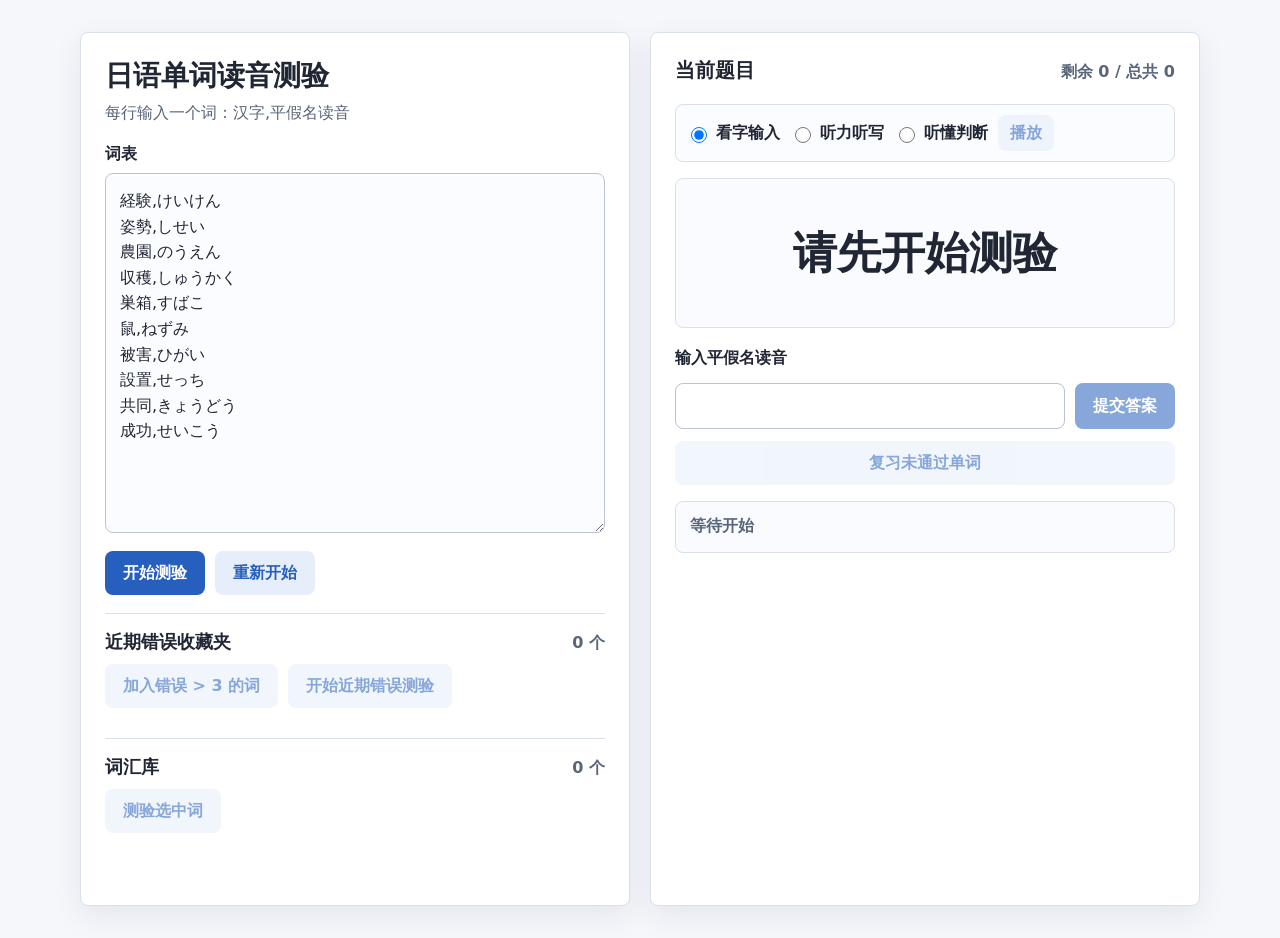
==== vanilla-quiz/index.html @ 4920ec24 "first commit" ====
<!doctype html>
<html lang="zh-CN">
  <head>
    <meta charset="UTF-8" />
    <meta name="viewport" content="width=device-width, initial-scale=1.0" />
    <title>日语单词读音测验</title>
    <link rel="stylesheet" href="./style.css" />
  </head>
  <body>
    <main class="app">
      <section class="setup-panel" aria-labelledby="setup-title">
        <h1 id="setup-title">日语单词读音测验</h1>
        <p class="subtitle">每行输入一个词：汉字,平假名读音</p>

        <label for="word-list">词表</label>
        <textarea id="word-list" spellcheck="false">経験,けいけん
姿勢,しせい
農園,のうえん
収穫,しゅうかく
巣箱,すばこ
鼠,ねずみ
被害,ひがい
設置,せっち
共同,きょうどう
成功,せいこう</textarea>

        <div class="button-row">
          <button id="start-button" type="button">开始测验</button>
          <button id="restart-button" class="secondary" type="button">重新开始</button>
        </div>

        <section class="folder-panel" aria-labelledby="recent-folder-title">
          <div class="folder-header">
            <h2 id="recent-folder-title">近期错误收藏夹</h2>
            <span id="recent-folder-count">0 个</span>
          </div>
          <div class="button-row compact-row">
            <button id="collect-recent-button" class="secondary" type="button" disabled>
              加入错误 &gt; 3 的词
            </button>
            <button id="start-recent-button" class="secondary" type="button" disabled>
              开始近期错误测验
            </button>
          </div>
          <div id="recent-folder-list" class="folder-list"></div>
        </section>

        <section class="folder-panel" aria-labelledby="vocabulary-title">
          <div class="folder-header">
            <h2 id="vocabulary-title">词汇库</h2>
            <span id="vocabulary-count">0 个</span>
          </div>
          <div class="button-row compact-row">
            <button id="start-selected-vocab-button" class="secondary" type="button" disabled>
              测验选中词
            </button>
          </div>
          <div id="vocabulary-list" class="vocabulary-list"></div>
        </section>

        <p id="parse-message" class="message" role="status"></p>
      </section>

      <section class="quiz-panel" aria-labelledby="quiz-title">
        <div class="panel-header">
          <h2 id="quiz-title">当前题目</h2>
          <p id="progress">剩余 0 / 总共 0</p>
        </div>

        <fieldset class="mode-switch" aria-label="测验模式">
          <label>
            <input type="radio" name="quiz-mode" value="kanji" checked />
            看字输入
          </label>
          <label>
            <input type="radio" name="quiz-mode" value="listening" />
            听力听写
          </label>
          <label>
            <input type="radio" name="quiz-mode" value="meaning" />
            听懂判断
          </label>
          <button id="play-audio-button" class="secondary small-button" type="button" disabled>
            播放
          </button>
        </fieldset>

        <div id="question-card" class="question-card">
          <span id="current-word" class="current-word">请先开始测验</span>
        </div>

        <label id="answer-label" for="answer-input">输入平假名读音</label>
        <div class="answer-row">
          <input id="answer-input" type="text" autocomplete="off" disabled />
          <button id="submit-button" type="button" disabled>提交答案</button>
        </div>

        <div id="meaning-actions" class="meaning-actions hidden">
          <button id="heard-meaning-button" type="button" disabled>听出来</button>
          <button id="missed-meaning-button" class="secondary" type="button" disabled>没听出来</button>
        </div>

        <button id="review-button" class="secondary review-button" type="button" disabled>
          复习未通过单词
        </button>

        <div id="feedback" class="feedback neutral" role="status">等待开始</div>

        <section id="result-panel" class="result-panel hidden" aria-labelledby="result-title">
          <h2 id="result-title">全部完成</h2>
          <p id="summary"></p>
          <div id="mistake-list" class="mistake-list"></div>
        </section>
      </section>
    </main>

    <section id="review-modal" class="modal hidden" aria-labelledby="review-title" role="dialog" aria-modal="true">
      <div class="modal-panel">
        <div class="modal-header">
          <h2 id="review-title">复习未通过单词</h2>
          <button id="close-review-button" class="secondary small-button" type="button">关闭</button>
        </div>

        <p id="review-count" class="review-count"></p>
        <div id="review-list" class="review-list"></div>

        <div class="modal-actions">
          <button id="continue-review-button" type="button">继续测验</button>
        </div>
      </div>
    </section>

    <script src="./script.js"></script>
  </body>
</html>
---- vanilla-quiz/style.css ----
* {
  box-sizing: border-box;
}

body {
  margin: 0;
  min-height: 100vh;
  background: #f5f7fb;
  color: #202633;
  font-family:
    system-ui,
    -apple-system,
    BlinkMacSystemFont,
    "Segoe UI",
    sans-serif;
}

button,
input,
textarea {
  font: inherit;
}

.app {
  width: min(1120px, calc(100% - 32px));
  margin: 0 auto;
  padding: 32px 0;
  display: grid;
  grid-template-columns: minmax(320px, 1fr) minmax(320px, 1fr);
  gap: 20px;
}

.setup-panel,
.quiz-panel {
  background: #ffffff;
  border: 1px solid #d9e0ea;
  border-radius: 8px;
  padding: 24px;
  box-shadow: 0 10px 30px rgba(27, 42, 74, 0.08);
}

h1,
h2,
p {
  margin-top: 0;
}

h1 {
  margin-bottom: 8px;
  font-size: 28px;
}

h2 {
  margin-bottom: 0;
  font-size: 20px;
}

.subtitle {
  color: #596579;
  margin-bottom: 20px;
}

label {
  display: block;
  margin-bottom: 8px;
  font-weight: 700;
}

textarea {
  width: 100%;
  min-height: 360px;
  resize: vertical;
  border: 1px solid #b9c3d1;
  border-radius: 8px;
  padding: 14px;
  line-height: 1.6;
  color: #202633;
  background: #fbfcff;
}

input {
  width: 100%;
  min-height: 46px;
  border: 1px solid #b9c3d1;
  border-radius: 8px;
  padding: 0 12px;
  background: #ffffff;
}

textarea:focus,
input:focus {
  outline: 3px solid #cfe0ff;
  border-color: #4b7fd6;
}

button {
  border: 0;
  border-radius: 8px;
  min-height: 44px;
  padding: 0 18px;
  cursor: pointer;
  font-weight: 700;
  color: #ffffff;
  background: #265fbd;
}

button:hover:not(:disabled) {
  background: #1f4f9d;
}

button:disabled {
  cursor: not-allowed;
  opacity: 0.55;
}

button.secondary {
  color: #265fbd;
  background: #e7eefb;
}

button.secondary:hover:not(:disabled) {
  background: #d9e6fa;
}

.button-row,
.answer-row {
  display: flex;
  gap: 10px;
  margin-top: 14px;
}

.button-row {
  flex-wrap: wrap;
}

.compact-row {
  margin-top: 10px;
}

.answer-row input {
  flex: 1;
}

.answer-row button {
  flex: 0 0 auto;
}

.meaning-actions {
  display: grid;
  grid-template-columns: 1fr 1fr;
  gap: 10px;
  margin-top: 14px;
}

.review-button {
  width: 100%;
  margin-top: 12px;
}

.message {
  min-height: 24px;
  margin: 12px 0 0;
  color: #b42318;
}

.folder-panel {
  margin-top: 18px;
  padding-top: 16px;
  border-top: 1px solid #d9e0ea;
}

.folder-header {
  display: flex;
  align-items: baseline;
  justify-content: space-between;
  gap: 12px;
}

.folder-header h2 {
  font-size: 18px;
}

#recent-folder-count {
  color: #596579;
  font-weight: 700;
  white-space: nowrap;
}

#vocabulary-count {
  color: #596579;
  font-weight: 700;
  white-space: nowrap;
}

.folder-list {
  display: flex;
  flex-wrap: wrap;
  gap: 8px;
  margin-top: 12px;
}

.folder-chip {
  border: 1px solid #d9e0ea;
  border-radius: 999px;
  padding: 6px 10px;
  background: #fbfcff;
  color: #202633;
  font-size: 14px;
}

.vocabulary-list {
  display: grid;
  gap: 8px;
  margin-top: 12px;
  max-height: 260px;
  overflow: auto;
  padding-right: 4px;
}

.vocabulary-item {
  display: grid;
  grid-template-columns: auto 1fr auto;
  align-items: center;
  gap: 10px;
  padding: 10px 12px;
  border: 1px solid #d9e0ea;
  border-radius: 8px;
  background: #fbfcff;
}

.vocabulary-item input {
  width: 18px;
  min-height: 18px;
}

.vocabulary-word {
  display: grid;
  gap: 2px;
  overflow-wrap: anywhere;
}

.vocabulary-kanji {
  font-weight: 800;
}

.vocabulary-reading {
  color: #596579;
  font-size: 14px;
}

.vocabulary-mistakes {
  color: #b42318;
  font-weight: 700;
  white-space: nowrap;
}

.panel-header {
  display: flex;
  justify-content: space-between;
  align-items: baseline;
  gap: 12px;
  margin-bottom: 20px;
}

.mode-switch {
  display: flex;
  align-items: center;
  flex-wrap: wrap;
  gap: 10px;
  margin: 0 0 16px;
  padding: 10px;
  border: 1px solid #d9e0ea;
  border-radius: 8px;
  background: #fbfcff;
}

.mode-switch label {
  display: inline-flex;
  align-items: center;
  gap: 6px;
  margin: 0;
  font-weight: 700;
}

.mode-switch input {
  width: 16px;
  min-height: 16px;
}

#progress {
  margin-bottom: 0;
  color: #596579;
  font-weight: 700;
  white-space: nowrap;
}

.question-card {
  min-height: 150px;
  display: grid;
  place-items: center;
  margin-bottom: 20px;
  border: 1px solid #d9e0ea;
  border-radius: 8px;
  background: #f9fbff;
}

.current-word {
  padding: 16px;
  text-align: center;
  font-size: 44px;
  font-weight: 800;
  line-height: 1.2;
  overflow-wrap: anywhere;
}

.feedback {
  min-height: 52px;
  margin-top: 16px;
  padding: 14px;
  border-radius: 8px;
  border: 1px solid #d9e0ea;
  background: #f9fbff;
  font-weight: 700;
}

.feedback.correct {
  color: #027a48;
  border-color: #a6f4c5;
  background: #ecfdf3;
}

.feedback.wrong {
  color: #b42318;
  border-color: #fecdca;
  background: #fff1f0;
}

.feedback.neutral {
  color: #596579;
}

.result-panel {
  margin-top: 20px;
  padding-top: 20px;
  border-top: 1px solid #d9e0ea;
}

.hidden {
  display: none;
}

.mistake-list {
  display: grid;
  gap: 8px;
}

.mistake-item {
  display: flex;
  justify-content: space-between;
  gap: 12px;
  padding: 10px 12px;
  border: 1px solid #d9e0ea;
  border-radius: 8px;
  background: #fbfcff;
}

.modal {
  position: fixed;
  inset: 0;
  z-index: 20;
  display: grid;
  place-items: center;
  padding: 20px;
  background: rgba(18, 28, 45, 0.5);
}

.modal.hidden {
  display: none;
}

.modal-panel {
  width: min(640px, 100%);
  max-height: min(720px, calc(100vh - 40px));
  overflow: auto;
  border-radius: 8px;
  border: 1px solid #d9e0ea;
  background: #ffffff;
  padding: 22px;
  box-shadow: 0 24px 60px rgba(18, 28, 45, 0.22);
}

.modal-header {
  display: flex;
  align-items: center;
  justify-content: space-between;
  gap: 12px;
  margin-bottom: 14px;
}

.small-button {
  min-height: 36px;
  padding: 0 12px;
}

.review-count {
  color: #596579;
  margin-bottom: 14px;
}

.review-list {
  display: grid;
  gap: 8px;
}

.review-item {
  display: grid;
  grid-template-columns: 1fr 1fr;
  gap: 12px;
  padding: 12px;
  border: 1px solid #d9e0ea;
  border-radius: 8px;
  background: #fbfcff;
}

.review-kanji {
  font-size: 22px;
  font-weight: 800;
  overflow-wrap: anywhere;
}

.review-reading {
  align-self: center;
  color: #265fbd;
  font-weight: 700;
  overflow-wrap: anywhere;
}

.modal-actions {
  display: flex;
  justify-content: flex-end;
  margin-top: 18px;
}

@media (max-width: 820px) {
  .app {
    grid-template-columns: 1fr;
  }

  .answer-row {
    flex-direction: column;
  }

  .meaning-actions {
    grid-template-columns: 1fr;
  }

  .current-word {
    font-size: 36px;
  }

  .review-item {
    grid-template-columns: 1fr;
  }
}
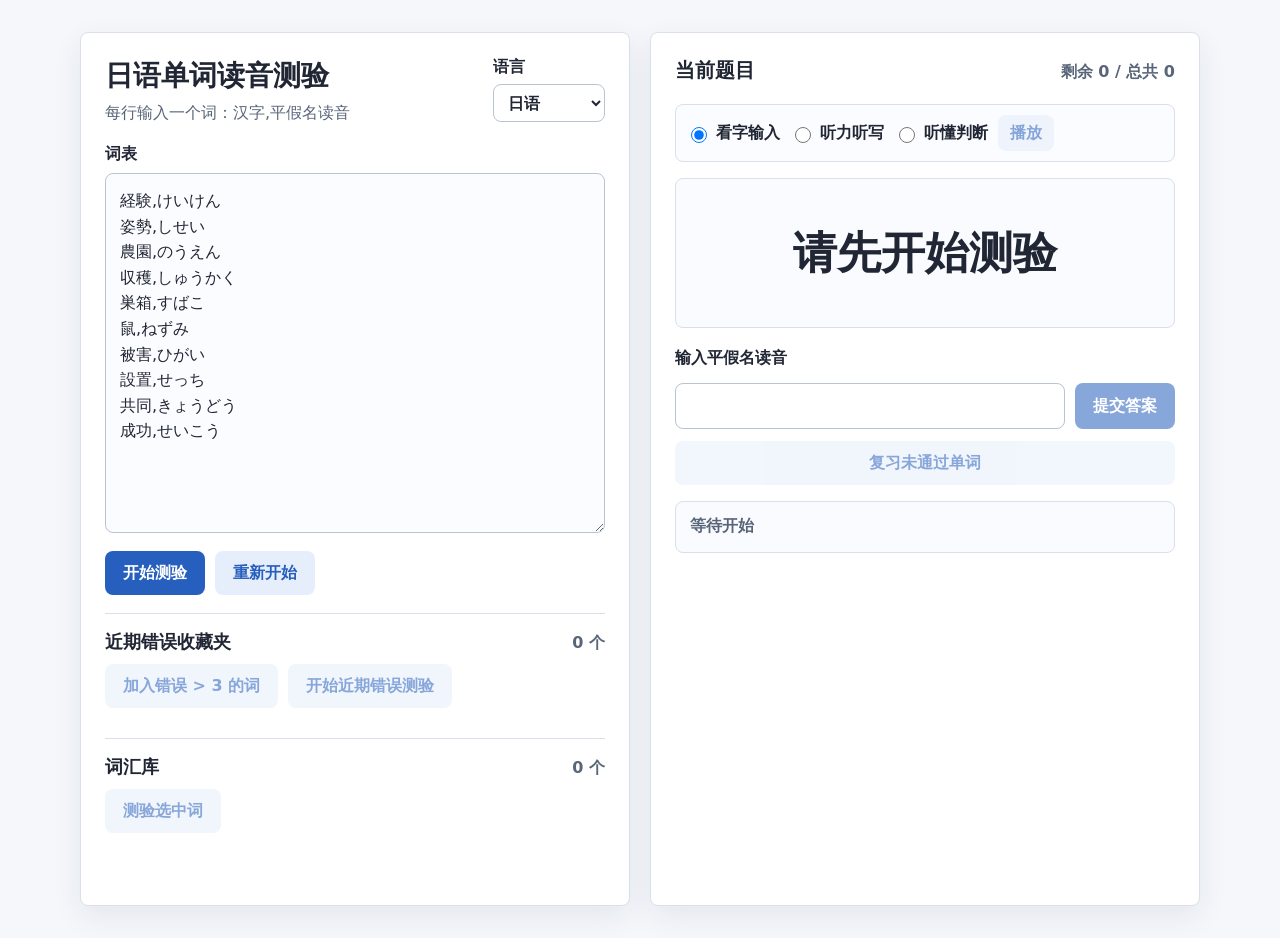
==== commit 6cd792b4: "Add language switcher" ====
--- a/vanilla-quiz/index.html
+++ b/vanilla-quiz/index.html
@@ -9,8 +9,19 @@
   <body>
     <main class="app">
       <section class="setup-panel" aria-labelledby="setup-title">
-        <h1 id="setup-title">日语单词读音测验</h1>
-        <p class="subtitle">每行输入一个词：汉字,平假名读音</p>
+        <div class="top-bar">
+          <div>
+            <h1 id="setup-title">日语单词读音测验</h1>
+            <p id="subtitle" class="subtitle">每行输入一个词：汉字,平假名读音</p>
+          </div>
+          <label class="language-select">
+            语言
+            <select id="language-select">
+              <option value="ja" selected>日语</option>
+              <option value="en">英语</option>
+            </select>
+          </label>
+        </div>
 
         <label for="word-list">词表</label>
         <textarea id="word-list" spellcheck="false">経験,けいけん
--- a/vanilla-quiz/style.css
+++ b/vanilla-quiz/style.css
@@ -60,6 +60,31 @@
   margin-bottom: 20px;
 }
 
+.top-bar {
+  display: flex;
+  align-items: flex-start;
+  justify-content: space-between;
+  gap: 16px;
+}
+
+.language-select {
+  display: grid;
+  gap: 6px;
+  min-width: 112px;
+  margin: 0;
+  font-weight: 700;
+}
+
+.language-select select {
+  min-height: 38px;
+  border: 1px solid #b9c3d1;
+  border-radius: 8px;
+  padding: 0 10px;
+  background: #ffffff;
+  color: #202633;
+  font: inherit;
+}
+
 label {
   display: block;
   margin-bottom: 8px;
@@ -446,6 +471,10 @@
     grid-template-columns: 1fr;
   }
 
+  .top-bar {
+    flex-direction: column;
+  }
+
   .answer-row {
     flex-direction: column;
   }
